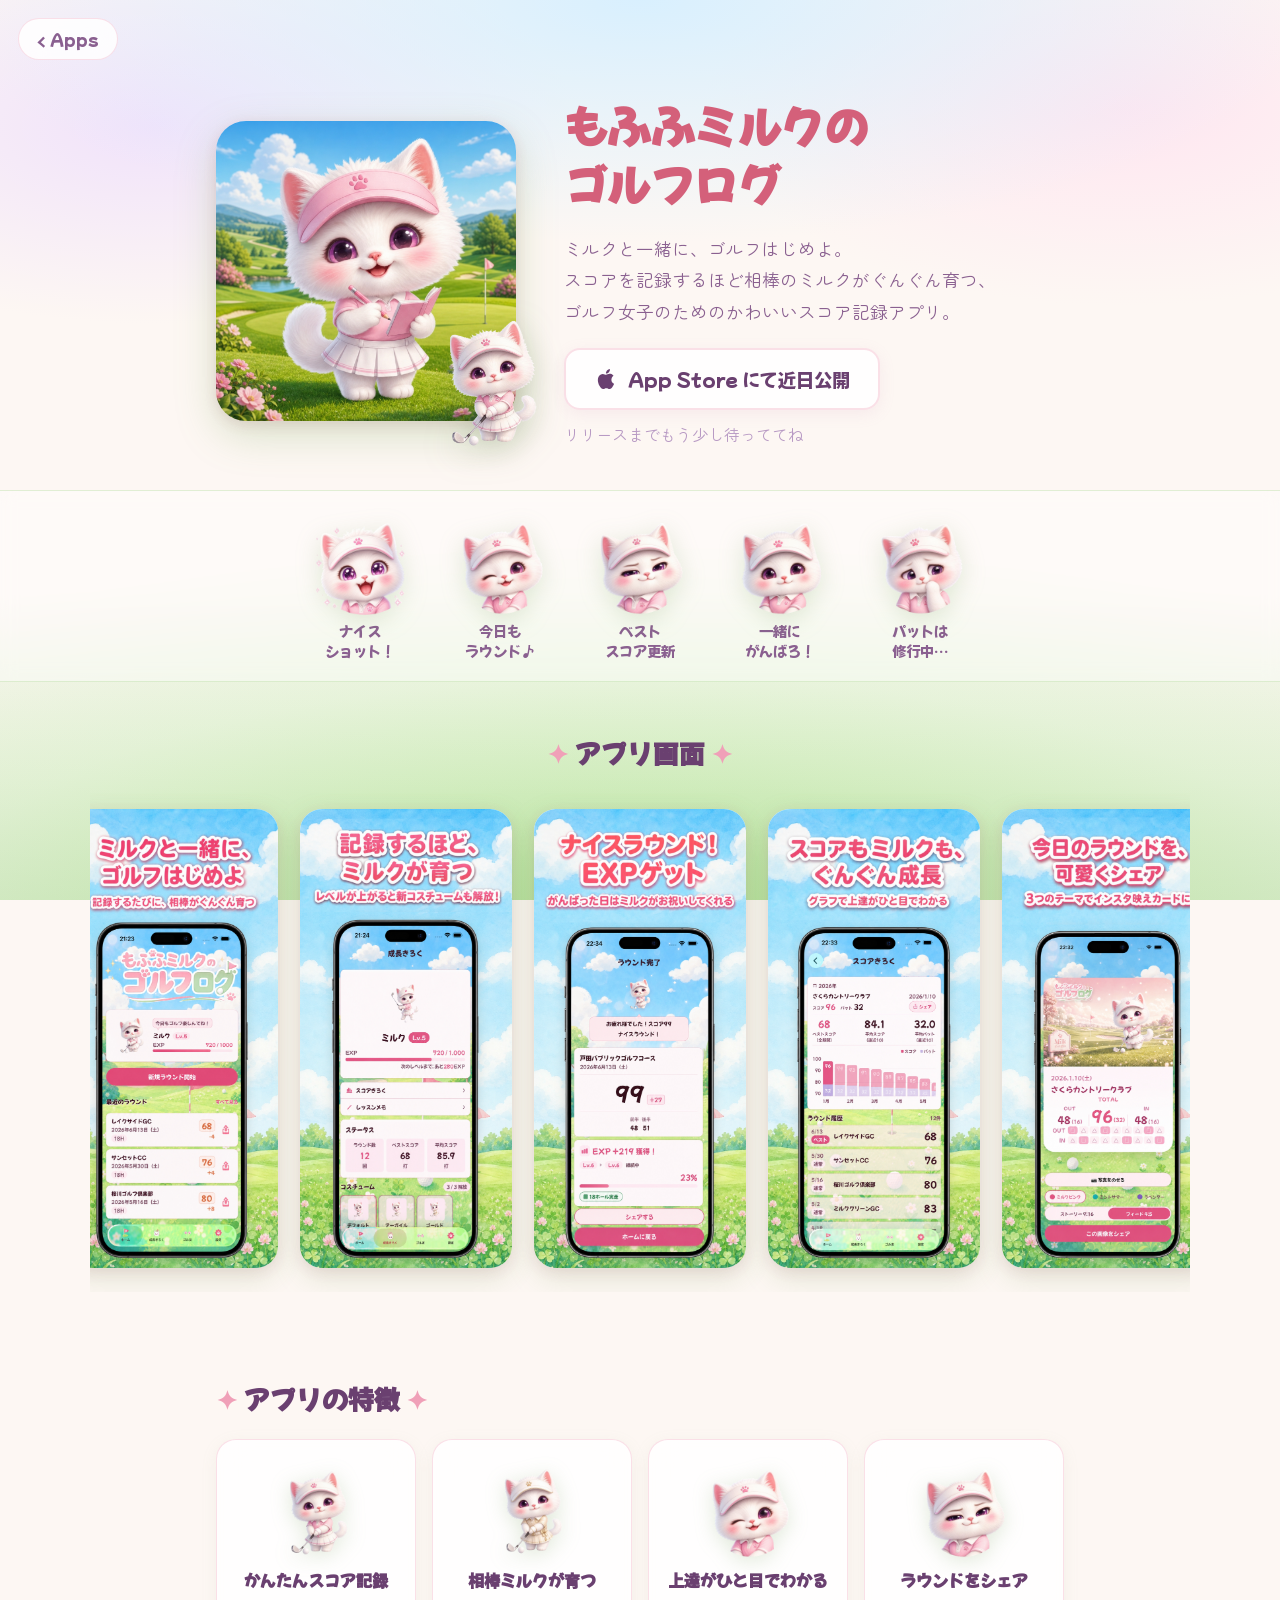
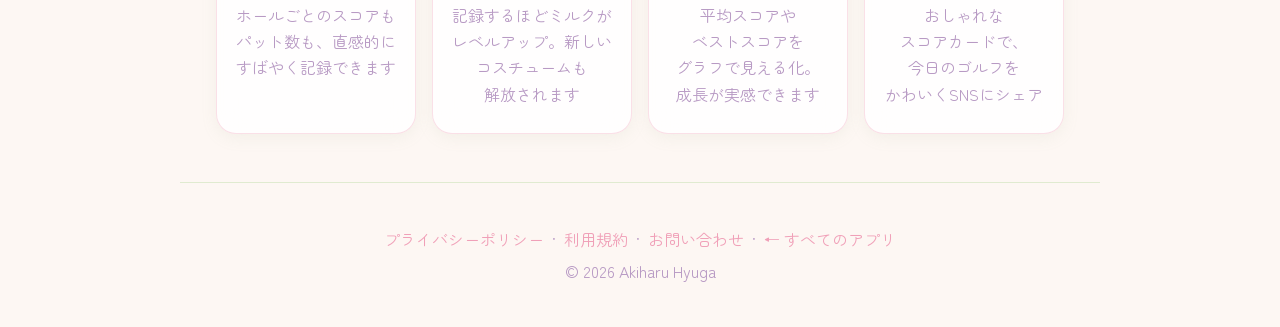
==== golf-log/index.html @ 2ece366d "feat: もふふミルクのゴルフログ サポートページを追加 - golf-log/index.html: シリーズ統一デザイン（桜のミルクガーデン）をゴルフ場テーマに調整 - ゴルフ版ミルクのキャラ画" ====
<!DOCTYPE html>
<html lang="ja">
<head>
  <meta charset="UTF-8">
  <meta name="viewport" content="width=device-width, initial-scale=1.0">
  <title>もふふミルクのゴルフログ</title>
  <meta name="description" content="ミルクと一緒に、ゴルフはじめよ。スコアを記録するほど相棒のミルクが育つ、ゴルフ女子のためのかわいいゴルフスコア記録アプリ。">
  <meta property="og:title"       content="もふふミルクのゴルフログ">
  <meta property="og:description" content="ミルクと一緒に、ゴルフはじめよ。記録するほど相棒がぐんぐん育つ、かわいいゴルフスコア記録アプリ。">
  <meta property="og:image"       content="https://hyuga.github.io/golf-log/assets/app_icon.png">
  <meta property="og:url"         content="https://hyuga.github.io/golf-log/">
  <meta property="og:type"        content="website">
  <meta name="twitter:card"       content="summary_large_image">
  <link rel="icon" href="assets/app_icon.png">
  <link rel="preconnect" href="https://fonts.googleapis.com">
  <link rel="preconnect" href="https://fonts.gstatic.com" crossorigin>
  <link href="https://fonts.googleapis.com/css2?family=Mochiy+Pop+One&family=Zen+Maru+Gothic:wght@400;500;700&display=swap" rel="stylesheet">
  <style>
    :root {
      --cream:      #fdf7f3;
      --rose:       #f0a0b8;
      --rose-dark:  #d4607a;
      --plum:       #6a4070;
      --gold:       #f5c860;
      --sky:        #bfe6ff;
      --grass:      #aedd96;
      --grass-dk:   #5fa64a;
      --text-dk:    #3a2040;
      --text-md:    #8a6090;
      --text-lt:    #b89ac4;
      --card-bg:    rgba(255,255,255,.86);
      --card-bd:    rgba(240,160,184,.32);
      --fs-hero:    clamp(1.7rem, 5vw, 2.7rem);
      --fs-h2:      clamp(1.2rem, 3vw, 1.6rem);
      --fs-body:    clamp(0.95rem, 2vw, 1.1rem);
      --fs-small:   clamp(0.85rem, 1.8vw, 1rem);
      --fs-btn:     clamp(1rem, 2.2vw, 1.15rem);
    }
    * { margin:0; padding:0; box-sizing:border-box; }
    body {
      font-family: 'Zen Maru Gothic', sans-serif;
      background: var(--cream);
      color: var(--text-dk);
      overflow-x: hidden;
      font-size: var(--fs-body);
    }

    /* ── Background: 空 → 桜 → 芝（ゴルフ場） ── */
    .bg {
      position: fixed; inset: 0; z-index: 0;
      background:
        radial-gradient(ellipse 90% 45% at 50% 0%,   #d6efffEE 0%, transparent 60%),
        radial-gradient(ellipse 60% 40% at 88% 12%,  #ffe2f0cc 0%, transparent 55%),
        radial-gradient(ellipse 60% 40% at 12% 14%,  #ead8ffaa 0%, transparent 55%),
        radial-gradient(ellipse 120% 55% at 50% 100%, #c7ecae 0%, #e8f6ddaa 45%, transparent 72%),
        var(--cream);
    }
    /* 芝のふんわりライン */
    .bg::after {
      content:''; position:absolute; left:0; right:0; bottom:0; height:34vh;
      background: linear-gradient(180deg, transparent 0%, rgba(150,210,120,.16) 60%, rgba(120,190,90,.24) 100%);
      pointer-events:none;
    }

    /* ── Sparkles ── */
    .sparkles { position: fixed; inset: 0; z-index: 1; pointer-events: none; }
    .sp {
      position: absolute; color: var(--cl, #f5c860);
      font-size: var(--sz, 12px);
      animation: sp-rise var(--dur, 7s) ease-in-out infinite var(--del, 0s);
      opacity: 0;
    }
    @keyframes sp-rise {
      0%   { opacity: 0;   transform: translateY(0) scale(.7); }
      30%  { opacity: .8; }
      70%  { opacity: .3; }
      100% { opacity: 0;   transform: translateY(-70px) scale(1.3); }
    }

    /* ── Back link ── */
    .back {
      position: fixed; top: 18px; left: 18px; z-index: 20;
      font-family: 'Mochiy Pop One', cursive;
      font-size: var(--fs-small);
      color: var(--text-md); text-decoration: none;
      display: flex; align-items: center; gap: 4px;
      background: rgba(255,255,255,.85); backdrop-filter: blur(12px);
      padding: 8px 18px; border-radius: 24px;
      border: 1.5px solid var(--card-bd);
      transition: all .2s;
    }
    .back:hover { color: var(--plum); border-color: var(--rose); }

    /* ── Page wrapper ── */
    .page { position: relative; z-index: 2; }

    /* ════════════════════════ HERO — Mobile ════════════════════════ */
    .hero {
      padding: 76px 20px 28px;
      display: flex; flex-direction: column;
      align-items: center; gap: 22px;
      text-align: center;
    }
    .hero-art {
      position: relative;
      width: min(220px, 62vw);
      flex-shrink: 0;
    }
    .hero-icon {
      width: 100%; aspect-ratio: 1;
      border-radius: 30px;
      box-shadow: 0 14px 40px rgba(120,170,90,.28), 0 4px 14px rgba(200,100,140,.2);
      display: block;
    }
    .hero-milk {
      position: absolute;
      width: 46%;
      right: -14%; bottom: -10%;
      filter: drop-shadow(0 8px 16px rgba(90,120,60,.28));
      animation: bob 4s ease-in-out infinite;
    }
    .hero-name {
      font-family: 'Mochiy Pop One', cursive;
      font-size: var(--fs-hero);
      color: var(--rose-dark);
      line-height: 1.35;
      letter-spacing: .01em;
    }
    .hero-tagline {
      font-size: var(--fs-body);
      color: var(--text-md);
      line-height: 1.8;
      max-width: 540px;
    }
    h1, h2, h3       { text-wrap: balance; word-break: auto-phrase; }
    p, .hero-tagline { text-wrap: pretty;  word-break: auto-phrase; }

    .cta-group {
      display: flex; flex-direction: column;
      gap: 12px; width: 100%; max-width: 360px;
      align-items: center;
    }
    .cta-btn {
      display: flex; align-items: center; justify-content: center;
      gap: 10px; padding: 16px 28px; width: 100%;
      border-radius: 16px; text-decoration: none;
      font-family: 'Mochiy Pop One', cursive;
      font-size: var(--fs-btn);
      white-space: nowrap;
      transition: transform .25s cubic-bezier(.34,1.56,.64,1), box-shadow .25s;
    }
    .cta-btn svg { width: 24px; height: 24px; flex-shrink: 0; }
    .cta-ios {
      background: var(--rose); color: #fff;
      box-shadow: 0 6px 20px rgba(240,160,184,.5);
    }
    @media (hover: hover) { .cta-ios:hover { transform: translateY(-3px) scale(1.02); box-shadow: 0 10px 28px rgba(240,160,184,.6); } }
    .cta-ios svg { fill: #fff; }
    /* 公開前：近日公開バッジ（公開後は下の cta-ios リンクに差し替え） */
    .cta-soon {
      background: var(--card-bg); color: var(--plum);
      border: 2px solid var(--card-bd); cursor: default;
      box-shadow: 0 4px 16px rgba(200,140,180,.12);
    }
    .cta-soon svg { fill: var(--plum); }
    .cta-note { font-size: var(--fs-small); color: var(--text-lt); }

    /* ════════════════════════ HERO — PC (≥768px) ════════════════════════ */
    @media (min-width: 768px) {
      .page { max-width: 920px; margin: 0 auto; padding: 0 36px; }
      .hero {
        padding: 96px 0 44px;
        flex-direction: row;
        text-align: left;
        align-items: center;
        gap: 48px;
      }
      .hero-art { width: min(300px, 36vw); }
      .hero-body { flex: 1; display: flex; flex-direction: column; gap: 20px; align-items: flex-start; }
      .cta-group { align-items: flex-start; }
      .cta-btn { width: auto; }
    }

    /* ════════════════════════ MILK STRIP ════════════════════════ */
    .milk-strip {
      position: relative; z-index: 2;
      background: rgba(255,255,255,.55);
      border: 1px solid rgba(160,210,130,.3);
      border-radius: 18px;
      margin: 0 16px;
      padding: 16px 8px 12px;
      display: grid;
      grid-template-columns: repeat(5, minmax(0, 1fr));
      gap: 4px;
      backdrop-filter: blur(8px);
    }
    .milk-item { display: flex; flex-direction: column; align-items: center; gap: 6px; }
    .milk-item img {
      width: min(58px, 92%); height: auto; aspect-ratio: 1; object-fit: contain;
      animation: bob var(--d, 4s) ease-in-out infinite var(--dl, 0s);
      filter: drop-shadow(0 6px 12px rgba(120,160,90,.22));
    }
    @keyframes bob {
      0%,100% { transform: translateY(0) rotate(-2deg); }
      50%      { transform: translateY(-10px) rotate(2deg); }
    }
    .milk-item .serif {
      font-family: 'Mochiy Pop One', cursive;
      font-size: .68rem; color: var(--text-md);
      text-align: center; line-height: 1.4;
    }
    @media (min-width: 768px) {
      .milk-strip {
        display: flex; justify-content: center;
        gap: 28px; padding: 28px 36px 20px;
        margin: 0; border-radius: 0; border: none;
        border-top: 1px solid rgba(160,210,130,.3);
        border-bottom: 1px solid rgba(160,210,130,.3);
        background: rgba(255,255,255,.4);
      }
      .milk-item { width: 112px; }
      .milk-item img { width: 96px; height: 96px; }
      .milk-item .serif { font-size: .9rem; }
    }

    /* ════════════════════════ SCREENSHOTS ════════════════════════ */
    .screenshots { position: relative; z-index: 2; padding: 44px 0 36px; margin: 0 16px; text-align: center; }
    .section-title {
      font-family: 'Mochiy Pop One', cursive;
      font-size: var(--fs-h2); color: var(--plum);
      margin-bottom: 22px;
    }
    .section-title::before, .section-title::after { content: ' ✦ '; color: var(--rose); }

    .shots-track {
      display: flex; gap: 16px;
      overflow-x: auto; scroll-snap-type: x mandatory;
      scrollbar-width: none; padding: 12px 0 24px;
      justify-content: flex-start;
    }
    .shots-track::-webkit-scrollbar { display: none; }
    .shots-track::before, .shots-track::after { content: ''; flex-shrink: 0; width: 8px; }
    .shot {
      flex-shrink: 0; width: 176px;
      scroll-snap-align: center;
      border-radius: 22px; overflow: hidden;
      box-shadow: 0 10px 30px rgba(120,160,90,.2), 0 4px 14px rgba(200,100,140,.16);
      transition: transform .3s cubic-bezier(.34,1.56,.64,1);
      background: #fff;
    }
    .shot:hover { transform: scale(1.04) translateY(-6px); box-shadow: 0 18px 44px rgba(120,160,90,.3); }
    .shot img { width: 100%; display: block; }
    @media (min-width: 768px) {
      .screenshots { padding: 52px 0 40px; max-width: 1100px; margin: 0 auto; }
      .shots-track { justify-content: center; padding: 16px 0 24px; gap: 22px; }
      .shots-track::before, .shots-track::after { width: 0; }
      .shot { width: 212px; }
    }

    /* ════════════════════════ FEATURES ════════════════════════ */
    .features { padding: 36px 20px 0; }
    .features-grid { display: grid; grid-template-columns: 1fr 1fr; gap: 14px; }
    .feat-card {
      min-width: 0;
      background: var(--card-bg);
      border: 1.5px solid var(--card-bd);
      border-radius: 20px; padding: 22px 16px;
      backdrop-filter: blur(16px);
      box-shadow: 0 4px 16px rgba(160,180,150,.1);
      display: flex; flex-direction: column; align-items: center;
      text-align: center; gap: 10px;
      transition: transform .25s cubic-bezier(.34,1.56,.64,1), box-shadow .25s;
    }
    .feat-card:hover { transform: translateY(-4px); box-shadow: 0 10px 28px rgba(160,180,150,.2); }
    .feat-milk {
      width: 78px; height: 78px; object-fit: contain;
      filter: drop-shadow(0 4px 10px rgba(120,160,90,.22));
    }
    .feat-card h3 {
      font-family: 'Mochiy Pop One', cursive;
      font-size: clamp(0.85rem, 1.9vw, 1rem); color: var(--plum);
    }
    .feat-card p { font-size: var(--fs-small); color: var(--text-lt); line-height: 1.65; }
    @media (min-width: 768px) {
      .features { padding: 48px 0 0; }
      .features-grid { grid-template-columns: repeat(4,1fr); gap: 16px; }
      .feat-card { padding: 26px 14px; }
      .feat-milk { width: 92px; height: 92px; }
    }

    /* ════════════════════════ FOOTER ════════════════════════ */
    footer {
      position: relative; z-index: 2;
      text-align: center; padding: 44px 20px;
      border-top: 1px solid rgba(160,210,130,.3);
      color: var(--text-lt); font-size: var(--fs-small);
      margin-top: 48px;
      max-width: 920px; margin-left: auto; margin-right: auto; width: 100%;
    }
    footer a { color: var(--rose); text-decoration: none; white-space: nowrap; }
    footer a:hover { text-decoration: underline; }
    footer p + p { margin-top: 8px; }
  </style>
</head>
<body>
<div class="bg"></div>
<div class="sparkles" id="sp"></div>
<a href="../" class="back">‹ Apps</a>

<div class="page">
  <section class="hero">
    <div class="hero-art">
      <img src="assets/app_icon.png" alt="もふふミルクのゴルフログ アイコン" class="hero-icon">
      <img src="assets/milk_character.png" alt="ゴルフをするミルク" class="hero-milk">
    </div>
    <div class="hero-body">
      <h1 class="hero-name">もふふミルクの<br>ゴルフログ</h1>
      <p class="hero-tagline">ミルクと一緒に、ゴルフはじめよ。<br>スコアを記録するほど相棒のミルクがぐんぐん育つ、ゴルフ女子のためのかわいいスコア記録アプリ。</p>
      <div class="cta-group">
        <!-- 公開後：href を App Store の URL に変え、class を "cta-btn cta-ios"、テキストを「App Store でダウンロード」に差し替え -->
        <span class="cta-btn cta-soon">
          <svg viewBox="0 0 24 24" xmlns="http://www.w3.org/2000/svg"><path d="M18.71 19.5c-.83 1.24-1.71 2.45-3.05 2.47-1.34.03-1.77-.79-3.29-.79-1.53 0-2 .77-3.27.82-1.31.05-2.3-1.32-3.14-2.53C4.25 17 2.94 12.45 4.7 9.39c.87-1.52 2.43-2.48 4.12-2.51 1.28-.02 2.5.87 3.29.87.78 0 2.26-1.07 3.8-.91.65.03 2.47.26 3.64 1.98-.09.06-2.17 1.28-2.15 3.81.03 3.02 2.65 4.03 2.68 4.04-.03.07-.42 1.44-1.38 2.83M13 3.5c.73-.83 1.94-1.46 2.94-1.5.13 1.17-.34 2.35-1.04 3.19-.69.85-1.83 1.51-2.95 1.42-.15-1.15.41-2.35 1.05-3.11z"/></svg>
          App Store にて近日公開
        </span>
        <span class="cta-note">リリースまでもう少し待っててね</span>
      </div>
    </div>
  </section>
</div>

<!-- MILK STRIP -->
<div class="milk-strip">
  <div class="milk-item">
    <img src="assets/milk_excited.png" alt="ミルク（うれしい）" style="--d:3.8s;--dl:0s">
    <span class="serif">ナイス<br>ショット！</span>
  </div>
  <div class="milk-item">
    <img src="assets/milk_wink.png" alt="ミルク（ウインク）" style="--d:4.2s;--dl:.6s">
    <span class="serif">今日も<br>ラウンド♪</span>
  </div>
  <div class="milk-item">
    <img src="assets/milk_smug.png" alt="ミルク（どや）" style="--d:4s;--dl:1.2s">
    <span class="serif">ベスト<br>スコア更新</span>
  </div>
  <div class="milk-item">
    <img src="assets/milk_normal.png" alt="ミルク（にっこり）" style="--d:3.6s;--dl:1.8s">
    <span class="serif">一緒に<br>がんばろ！</span>
  </div>
  <div class="milk-item">
    <img src="assets/milk_shy.png" alt="ミルク（てれ）" style="--d:4.4s;--dl:2.4s">
    <span class="serif">パットは<br>修行中…</span>
  </div>
</div>

<!-- SCREENSHOTS -->
<section class="screenshots">
  <h2 class="section-title">アプリ画面</h2>
  <div class="shots-track">
    <div class="shot"><img src="assets/store1.png" alt="ホーム画面" loading="lazy"></div>
    <div class="shot"><img src="assets/store2.png" alt="成長きろく" loading="lazy"></div>
    <div class="shot"><img src="assets/store3.png" alt="ラウンド完了" loading="lazy"></div>
    <div class="shot"><img src="assets/store4.png" alt="スコアきろく" loading="lazy"></div>
    <div class="shot"><img src="assets/store5.png" alt="シェアカード" loading="lazy"></div>
  </div>
</section>

<!-- FEATURES -->
<div class="page">
  <section class="features">
    <h2 class="section-title">アプリの特徴</h2>
    <div class="features-grid">
      <div class="feat-card">
        <img src="assets/milk_character.png" class="feat-milk" alt="ミルク" loading="lazy">
        <h3>かんたんスコア記録</h3>
        <p>ホールごとのスコアもパット数も、直感的にすばやく記録できます</p>
      </div>
      <div class="feat-card">
        <img src="assets/milk_costume_gold.png" class="feat-milk" alt="ミルク（コスチューム）" loading="lazy">
        <h3>相棒ミルクが育つ</h3>
        <p>記録するほどミルクがレベルアップ。新しいコスチュームも解放されます</p>
      </div>
      <div class="feat-card">
        <img src="assets/milk_wink.png" class="feat-milk" alt="ミルク" loading="lazy">
        <h3>上達がひと目でわかる</h3>
        <p>平均スコアやベストスコアをグラフで見える化。成長が実感できます</p>
      </div>
      <div class="feat-card">
        <img src="assets/milk_smug.png" class="feat-milk" alt="ミルク" loading="lazy">
        <h3>ラウンドをシェア</h3>
        <p>おしゃれなスコアカードで、今日のゴルフをかわいくSNSにシェア</p>
      </div>
    </div>
  </section>
</div>

<footer>
  <p>
    <a href="privacy-policy.html">プライバシーポリシー</a>
    &nbsp;·&nbsp;
    <a href="terms.html">利用規約</a>
    &nbsp;·&nbsp;
    <a href="mailto:akiyu0901@gmail.com">お問い合わせ</a>
    &nbsp;·&nbsp;
    <a href="../">← すべてのアプリ</a>
  </p>
  <p>© 2026 Akiharu Hyuga</p>
</footer>

<script>
  const sp = document.getElementById('sp');
  const syms   = ['✦','✧','⋆','·','✿','♡'];
  const colors = ['#f5c860','#f0a0b8','#aedd96','#d4c5f0'];
  for (let i = 0; i < 28; i++) {
    const el = document.createElement('div');
    el.className = 'sp';
    el.textContent = syms[Math.floor(Math.random()*syms.length)];
    el.style.left = Math.random()*100+'%';
    el.style.top  = (5+Math.random()*85)+'%';
    el.style.setProperty('--sz',  (10+Math.random()*10)+'px');
    el.style.setProperty('--dur', (5+Math.random()*7)+'s');
    el.style.setProperty('--del', (Math.random()*9)+'s');
    el.style.setProperty('--cl',  colors[Math.floor(Math.random()*colors.length)]);
    sp.appendChild(el);
  }
</script>
</body>
</html>
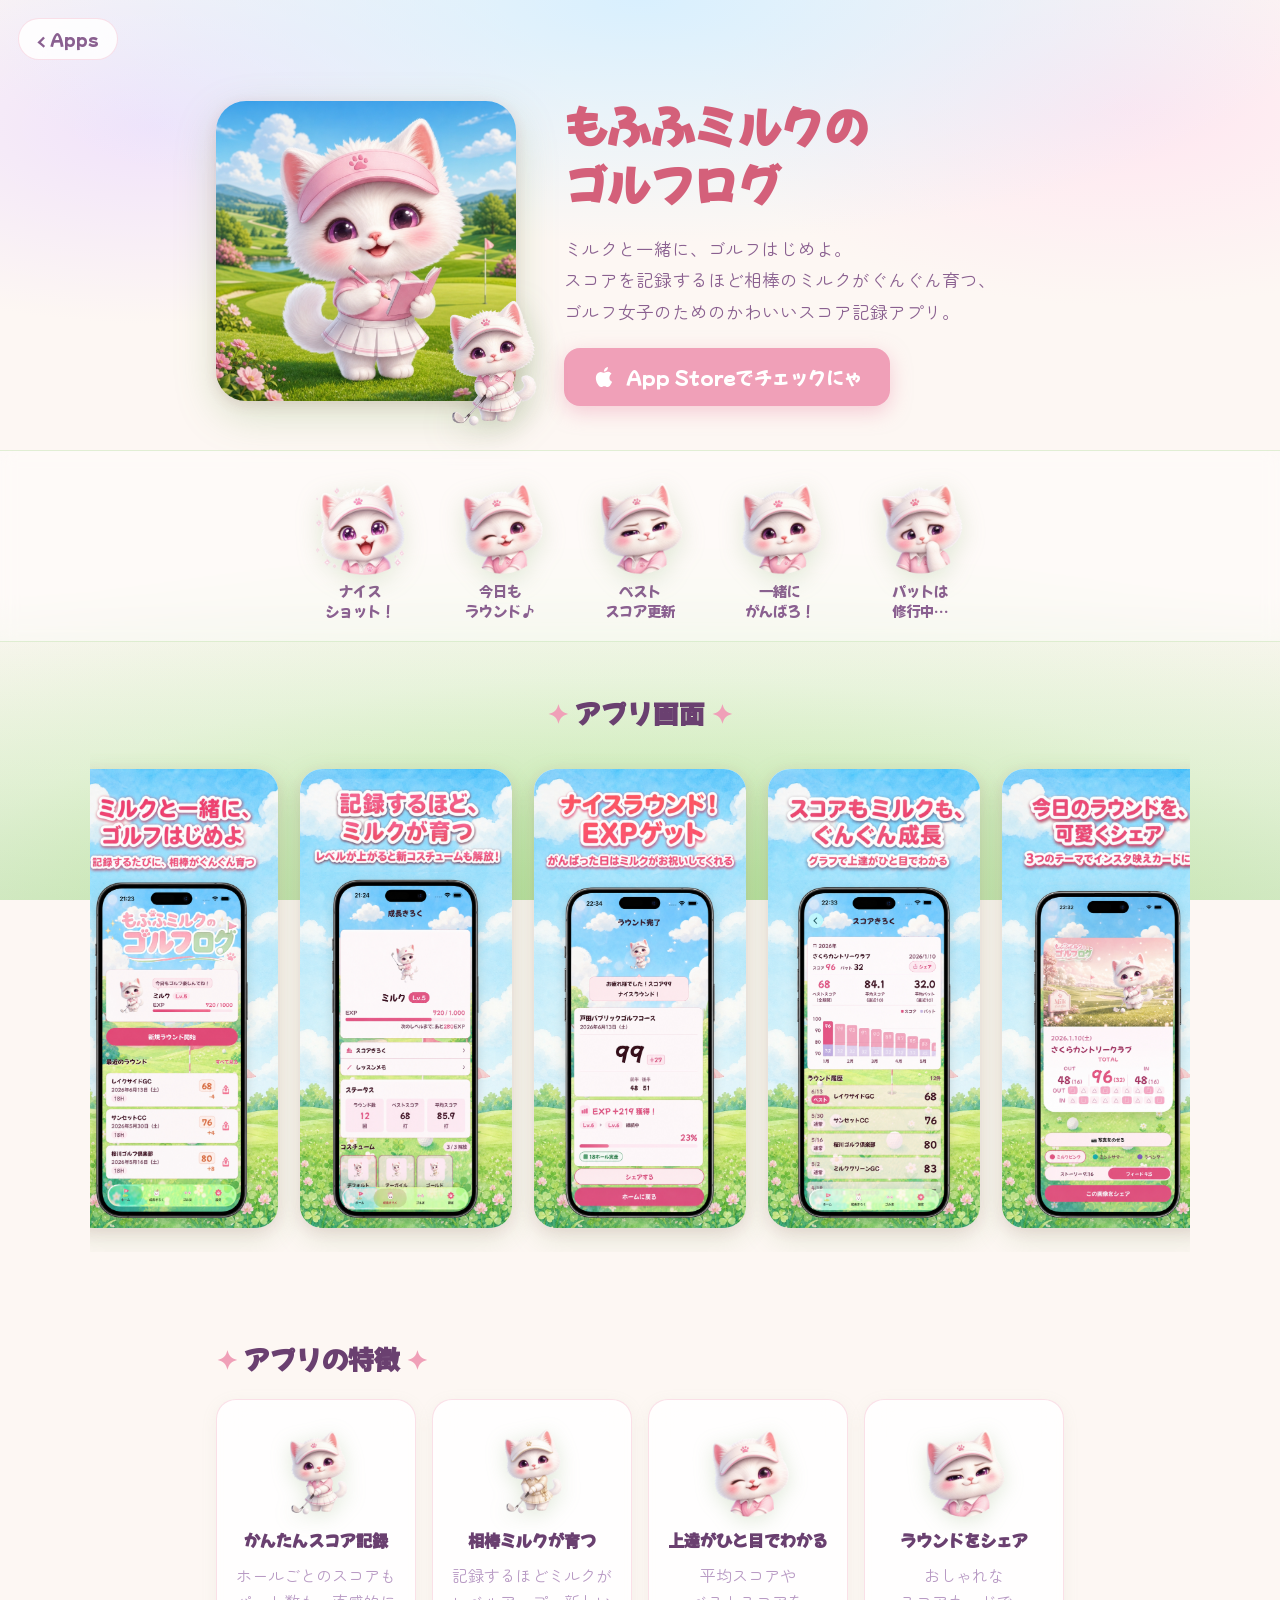
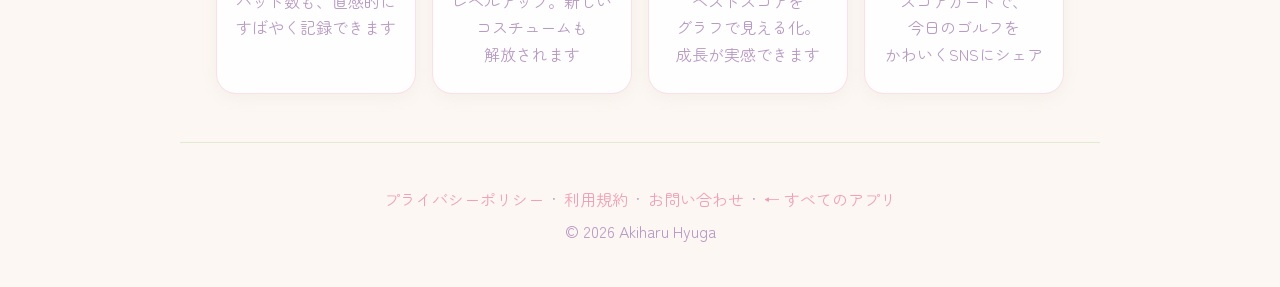
==== commit 601f3a3c: "feat: ゴルフログ公開に伴いCTAをApp Storeリンクに切り替え - 「近日公開」バッジ → 「App Storeでチェックにゃ」ダウンロードリンク（id6780534116） - 不要にな" ====
--- a/golf-log/index.html
+++ b/golf-log/index.html
@@ -156,14 +156,6 @@
     }
     @media (hover: hover) { .cta-ios:hover { transform: translateY(-3px) scale(1.02); box-shadow: 0 10px 28px rgba(240,160,184,.6); } }
     .cta-ios svg { fill: #fff; }
-    /* 公開前：近日公開バッジ（公開後は下の cta-ios リンクに差し替え） */
-    .cta-soon {
-      background: var(--card-bg); color: var(--plum);
-      border: 2px solid var(--card-bd); cursor: default;
-      box-shadow: 0 4px 16px rgba(200,140,180,.12);
-    }
-    .cta-soon svg { fill: var(--plum); }
-    .cta-note { font-size: var(--fs-small); color: var(--text-lt); }
 
     /* ════════════════════════ HERO — PC (≥768px) ════════════════════════ */
     @media (min-width: 768px) {
@@ -317,12 +309,10 @@
       <h1 class="hero-name">もふふミルクの<br>ゴルフログ</h1>
       <p class="hero-tagline">ミルクと一緒に、ゴルフはじめよ。<br>スコアを記録するほど相棒のミルクがぐんぐん育つ、ゴルフ女子のためのかわいいスコア記録アプリ。</p>
       <div class="cta-group">
-        <!-- 公開後：href を App Store の URL に変え、class を "cta-btn cta-ios"、テキストを「App Store でダウンロード」に差し替え -->
-        <span class="cta-btn cta-soon">
+        <a href="https://apps.apple.com/jp/app/%E3%82%82%E3%81%B5%E3%81%B5%E3%83%9F%E3%83%AB%E3%82%AF%E3%81%AE%E3%82%B4%E3%83%AB%E3%83%95%E3%83%AD%E3%82%B0-%E3%82%B4%E3%83%AB%E3%83%95%E3%82%B9%E3%82%B3%E3%82%A2%E7%AE%A1%E7%90%86/id6780534116" class="cta-btn cta-ios">
           <svg viewBox="0 0 24 24" xmlns="http://www.w3.org/2000/svg"><path d="M18.71 19.5c-.83 1.24-1.71 2.45-3.05 2.47-1.34.03-1.77-.79-3.29-.79-1.53 0-2 .77-3.27.82-1.31.05-2.3-1.32-3.14-2.53C4.25 17 2.94 12.45 4.7 9.39c.87-1.52 2.43-2.48 4.12-2.51 1.28-.02 2.5.87 3.29.87.78 0 2.26-1.07 3.8-.91.65.03 2.47.26 3.64 1.98-.09.06-2.17 1.28-2.15 3.81.03 3.02 2.65 4.03 2.68 4.04-.03.07-.42 1.44-1.38 2.83M13 3.5c.73-.83 1.94-1.46 2.94-1.5.13 1.17-.34 2.35-1.04 3.19-.69.85-1.83 1.51-2.95 1.42-.15-1.15.41-2.35 1.05-3.11z"/></svg>
-          App Store にて近日公開
-        </span>
-        <span class="cta-note">リリースまでもう少し待っててね</span>
+          App Storeでチェックにゃ
+        </a>
       </div>
     </div>
   </section>
